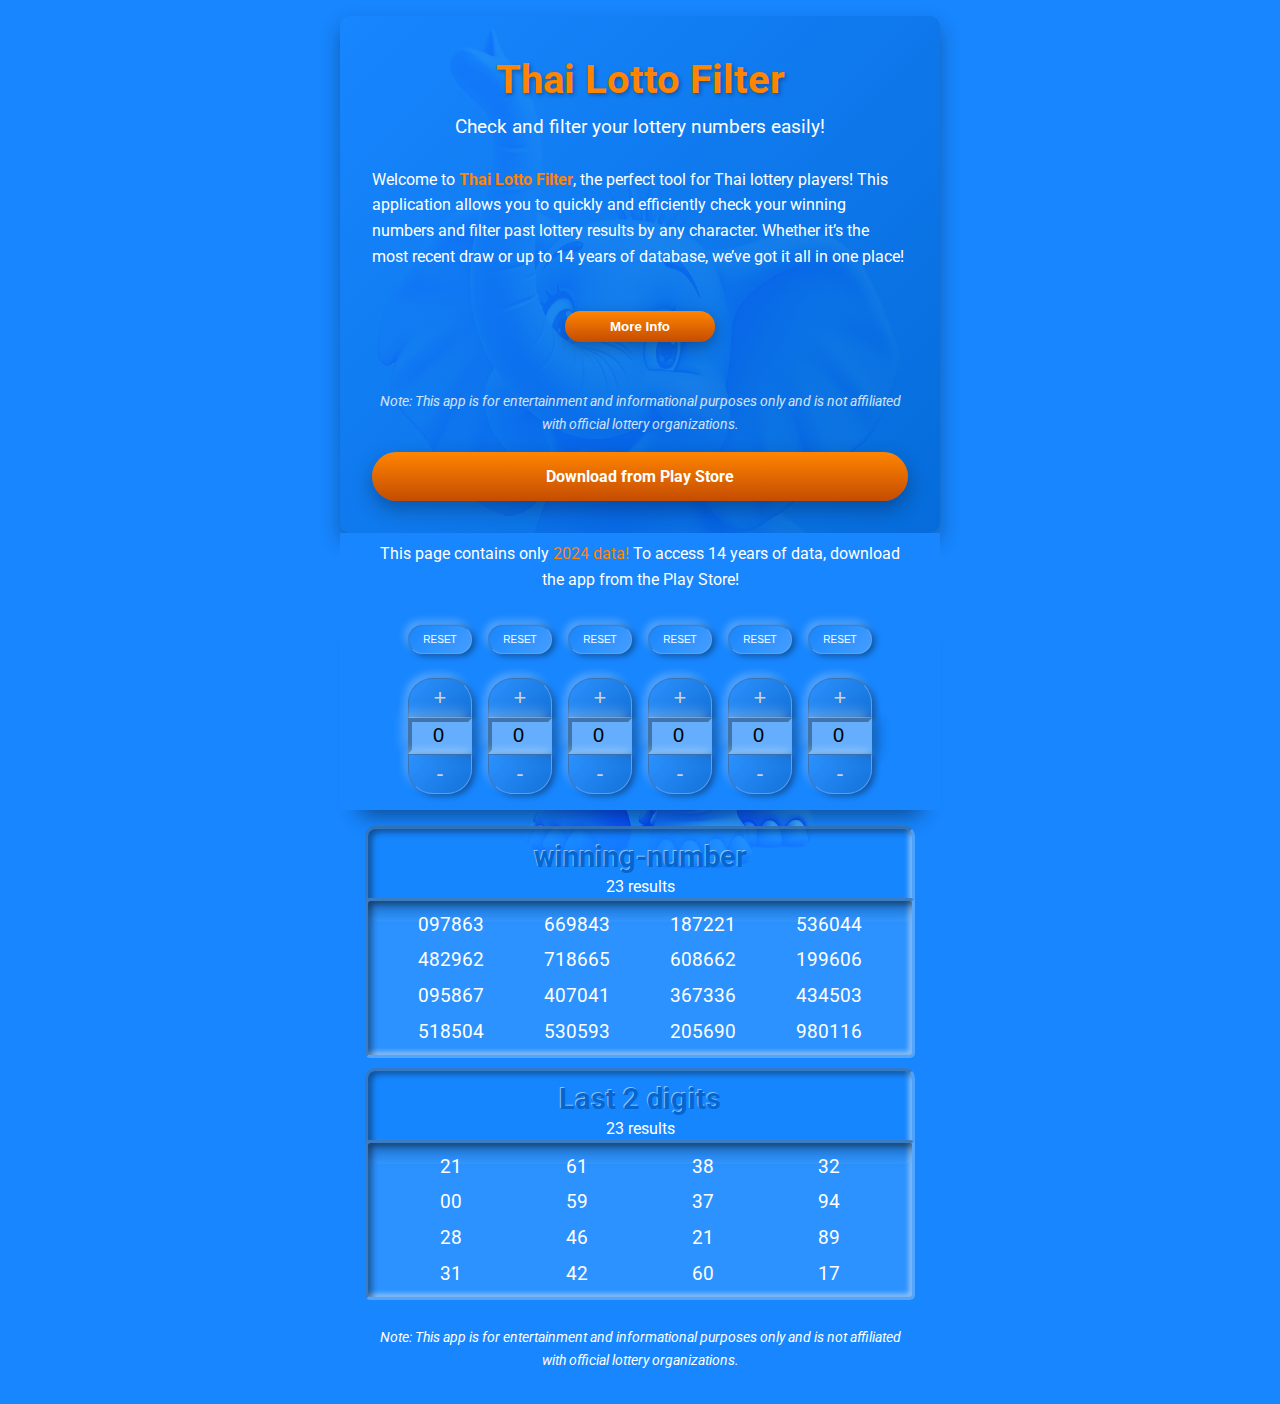
==== index.html @ 63cdd6a2 "ready" ====
<!DOCTYPE html>
<html lang="en">

<head>
  <meta charset="UTF-8">
  <meta name="viewport" content="width=device-width, initial-scale=1.0">
  <title>Thai Lotto Filter</title>
  <link rel="stylesheet" href="./assets/css/style.css">
  <link href="https://fonts.googleapis.com/css2?family=Roboto:wght@400;700&display=swap" rel="stylesheet">
</head>

<body class="bg-image">
  <div class="container">
    <!-- App Promo Section -->
    <section class="promo-section">
      <h1 class="promo-title">Thai Lotto Filter</h1>
      <p class="promo-subtitle">Check and filter your lottery numbers easily!</p>
      <div class="promo-content">
        <div class="promo collapsed">
          <p>Welcome to <strong>Thai Lotto Filter</strong>, the perfect tool for Thai lottery players! This
            application allows you to quickly and efficiently check your winning numbers and filter past lottery
            results by any character. Whether it’s the most recent draw or up to 14 years of database, we’ve got it all in one place!</p>

          <h2>Main Features</h2>
          <ul>
            <li><strong>Flexible filtering:</strong> Filter lottery numbers by any character! Whether you’re looking for the first, last, or any middle position (1-6 characters), the app will find the matching numbers from the 6-digit jackpot to 2 and 3-digit winnings.</li>
            <li><strong>Comprehensive database:</strong> Browse Thai lottery results, including the jackpot (6,000,000 ฿), surrounding numbers (100,000 ฿), lucky winnings of 5, 10, 50, and 100, as well as 2 and 3-digit numbers (2000-4000 ฿).</li>
            <li><strong>Intuitive interface:</strong> Use the "+" and "-" buttons to adjust filter values, or reset them with a single touch. Filters update results in real-time!</li>
            <li><strong>Thai date format:</strong> Draw dates appear in the traditional Thai format (e.g., "16 ตุลาคม 2567") for an even more authentic experience.</li>
            <li><strong>Responsive design:</strong> Enjoy smooth Parallax scrolling and modern, gradient-based buttons that make the app visually standout.</li>
          </ul>

          <h2>What can you use it for?</h2>
          <ul>
            <li>Check if you won the most recent draw.</li>
            <li>Explore past winning numbers and find your favorite combinations.</li>
            <li>Filter numbers based on your own strategies – for example, search for all numbers ending in "5" or starting with "123".</li>
          </ul>

          <h2>Why choose Thai Lotto Filter?</h2>
          <p>Thai Lotto Filter is unique because it doesn’t just show the latest results; it offers a comprehensive
            database where you can filter by any character. From the 6-digit jackpot to 2-digit winnings, we cover
            everything, so you’re always up to date. The app also works offline with local data when there's no internet
            connection and optimizes performance with caching.</p>

          <h2>How does it work?</h2>
          <ol>
            <li><strong>Select the filter position:</strong> Use the 6 inputs to set the number positions.</li>
            <li><strong>Set the values:</strong> Use the "+" and "-" buttons to select the desired digits (0-9).</li>
            <li><strong>Filter the results:</strong> The app immediately displays the results from the entire database.</li>
            <li><strong>Check your winnings:</strong> See if you've won in various Thai lottery categories!</li>
          </ol>

          <h2>Data Source</h2>
          <p>The app operates based on official Thai lottery results and is regularly updated with the latest draws (e.g., "2024-10-16" – 482962 as the jackpot). Numbers are available in 6, 3, and 2 character formats, covering all prize categories.</p>

          <h2>Install Now!</h2>
          <p>Download <strong>Thai Lotto Filter</strong> and start exploring the lottery numbers today! Be the next lucky winner – filter your lucky numbers easily and quickly!</p>
        </div>
        <div>
          <button class="more-info-btn" onclick="togglePromoContent()">More Info</button>
          <p class="disclaimer"><em>Note: This app is for entertainment and informational purposes only and is not affiliated with official lottery organizations.</em></p>
          <a href="https://play.google.com/store/apps/details?id=com.lebryere.ThaiLottoFilter" class="download-btn">Download from Play Store</a>
        </div>
      </div>
    </section>

    <!-- Filter Section -->
    <div class="bg-image">
      <div class="btn-section promo-notice">
        <p class="result-count">This page contains only <span>2024 data!</span> To access 14 years of data, download the app from the Play Store!</p>
      </div>
      <div class="btn-section">
        <div class="buttons">
          <button active="false" id="reset-btn-0">RESET</button>
          <button id="increase-btn-0" data-index="0">+</button>
          <input type="number" data-index="0" id="sixth-last-filter-value" value="0" readonly>
          <button id="decrease-btn-0" data-index="0">-</button>
        </div>
        <div class="buttons">
          <button active="false" id="reset-btn-1">RESET</button>
          <button id="increase-btn-1" data-index="1">+</button>
          <input type="number" data-index="1" id="fifth-last-filter-value" value="0" readonly>
          <button id="decrease-btn-1" data-index="1">-</button>
        </div>
        <div class="buttons">
          <button active="false" id="reset-btn-2">RESET</button>
          <button id="increase-btn-2" data-index="2">+</button>
          <input type="number" data-index="2" id="fourth-last-filter-value" value="0" readonly>
          <button id="decrease-btn-2" data-index="2">-</button>
        </div>
        <div class="buttons">
          <button active="false" id="reset-btn-3">RESET</button>
          <button id="increase-btn-3" data-index="3">+</button>
          <input type="number" data-index="3" id="third-last-filter-value" value="0" readonly>
          <button id="decrease-btn-3" data-index="3">-</button>
        </div>
        <div class="buttons">
          <button active="false" id="reset-btn-4">RESET</button>
          <button id="increase-btn-4" data-index="4">+</button>
          <input type="number" data-index="4" id="second-last-filter-value" value="0" readonly>
          <button id="decrease-btn-4" data-index="4">-</button>
        </div>
        <div class="buttons">
          <button active="false" id="last-reset-btn-5">RESET</button>
          <button id="increase-btn-5" data-index="5">+</button>
          <input type="number" data-index="5" id="filter-value" value="0" readonly>
          <button id="decrease-btn-5" data-index="5">-</button>
        </div>
      </div>
    </div>

    <!-- Data Section -->
    <div class="data-section" id="data-container">
      <div class="dataHeader item-1">
        <h4 class="jsonDataName">winning-number</h4>
        <p class="result-count" id="result-count-jsonData0"></p>
      </div>
      <div id="file-data-container-0" class="file-data-container content visible item-1">
        <div class="data-container file-data">
          <ul id="jsonData0"></ul>
        </div>
      </div>
      <div class="dataHeader item-2">
        <h4 class="jsonDataName">Last 2 digits</h4>
        <p class="result-count" id="result-count-jsonData8"></p>
      </div>
      <div id="file-data-container-1" class="file-data-container content visible item-2">
        <div class="data-container file-data">
          <ul id="jsonData8"></ul>
        </div>
      </div>
    </div>
    <div class="footer">
      <p class="disclaimer"><em>Note: This app is for entertainment and informational purposes only and is not affiliated with official lottery organizations.</em></p>
    </div>
  </div>


  <!-- Scripts -->
  <script src="assets/js/array.js"></script>
  <script>
    // Promo szekció kinyitása/összecsukása
    function togglePromoContent() {
      const section = document.querySelector('.promo-section');
      const content = document.querySelector('.promo');
      const button = document.querySelector('.more-info-btn');
      if (content.classList.contains('collapsed')) {
        content.classList.remove('collapsed');
        content.classList.add('expanded');
        button.textContent = 'Less Info';
      } else {
        content.classList.remove('expanded');
        content.classList.add('collapsed');
        content.scrollTop = 0;
        button.textContent = 'More Info';
      }
    }

    function randomPosition(min, max) {
      return Math.floor(Math.random() * (max - min + 5)) + min;
    }
    function setRandom50PercentPosition() {
      const x = randomPosition(-33, 33);
      const y = randomPosition(-25, 10);
      const styleSheet = document.styleSheets[0];
      const keyframesIndex = [...styleSheet.cssRules].findIndex(rule => rule.name === "elephant");
      if (keyframesIndex > -1) {
        styleSheet.deleteRule(keyframesIndex);
      }
      const keyframes = `
        @-webkit-keyframes elephant {
          0% { background-position: 50% 10%; }
          50% { background-position: calc(50% + ${x}vw) calc(25% + ${y}vh); }
          100% { background-position: 50% 10%; }
        }
      `;
      styleSheet.insertRule(keyframes, styleSheet.cssRules.length);
    }
    const div = document.querySelector('.bg-image');
    div.addEventListener('animationiteration', setRandom50PercentPosition);
    setRandom50PercentPosition();
  </script>
</body>

</html>
---- assets/css/style.css ----
@charset "UTF-8";

::selection {
    background-color: #ff8500;
    color: #fff;
}

/* Scrollbar styles */
::-webkit-scrollbar {
    width: 10px;
}

::-webkit-scrollbar-track {
    background: #0063ce;
}

::-webkit-scrollbar-thumb {
    background: linear-gradient(90deg, rgba(1, 86, 177, 0.91) 0%, rgba(0, 123, 255, 0.91) 50%, rgba(1, 86, 177, 0.91) 100%);
    border: 1px double rgba(1, 47, 95, 0.91);
    border-radius: 10px;
    opacity: 0.5;
}

::-webkit-scrollbar-thumb:hover {
    background: linear-gradient(90deg, rgba(1, 86, 177, 0.91) 0%, rgba(0, 106, 219, 0.91) 50%, rgba(1, 86, 177, 0.91) 100%);
    outline: 1px solid rgba(62, 150, 245, 0.91);
}

.data-container::-webkit-scrollbar-track {
    background: transparent;
}

.data-container::-webkit-scrollbar-thumb {
    background: linear-gradient(90deg, rgba(1, 86, 177, 0.91) 0%, rgba(26, 133, 247, 0.91) 50%, rgba(1, 86, 177, 0.91) 100%);
}

/* Base styles */
* {
    margin: 0;
    padding: 0;
    box-sizing: border-box;
}

body {
    background: #1786ff;
    font-family: 'Roboto', Arial, sans-serif;
    line-height: 1.6;
    background-image: url("./assets/img/elephant.png");
}

.bg-image {
    background: #1786ff;
    background-image: url(../img/elephant.png);
    background-size: contain;
    background-position: 50% 20%;
    background-repeat: no-repeat;
    background-attachment: fixed;
    background-blend-mode: soft-light;
    animation: elephant 20s ease-in-out infinite;
}

.container {
    width: 600px;
    display: flex;
    flex-direction: column;
    align-items: center;
    margin: auto;
}

/* Promo Section */
.promo-section {
    width: 100%;
    max-width: 600px;
    background: linear-gradient(135deg, rgba(23, 134, 255, 0.75), rgba(0, 99, 206, 0.75));
    border-radius: 10px;
    padding: 2rem;
    margin-top: 1rem;
    color: white;
    box-shadow: 0 10px 20px rgba(0, 0, 0, 0.3);
    overflow: hidden;
}

.promo-title {
    font-size: 2.5rem;
    color: #ff8500;
    text-align: center;
    text-shadow: 2px 2px 4px rgba(0, 0, 0, 0.3);
}

.promo-subtitle {
    font-size: 1.2rem;
    text-align: center;
    margin-bottom: 1.5rem;
}

.promo-content {
    font-size: 1rem;
}

.promo.collapsed {
    max-height: 8rem;
    overflow: hidden;
    scroll-behavior: smooth;
    transition: max-height 1s ease-in-out;
}

.promo.expanded{
    max-height: 20rem;
    overflow: scroll;
    scroll-behavior: smooth;
    transition: max-height 1s ease-in-out;
}

.promo-content h2 {
    font-size: 1.5rem;
    color: #ff8500;
    margin-top: 1.5rem;
    margin-bottom: 0.5rem;
}

.promo-content ul,
.promo-content ol {
    margin-left: 1.5rem;
    margin-bottom: 1rem;
}

.promo-content li {
    margin-bottom: 0.5rem;
}

.promo-content strong {
    color: #ff8500;
}

.more-info-btn {
    display: block;
    width: 150px;
    padding: 0.5rem;
    background: linear-gradient(180deg, #ff8500, #c44c02);
    color: white;
    text-align: center;
    border: none;
    border-radius: 20px;
    font-weight: bold;
    margin: 1rem auto 3rem;
    cursor: pointer;
    box-shadow: 0 5px 15px rgba(0, 0, 0, 0.3);
    transition: transform 0.3s ease, box-shadow 0.3s ease;
}

.download-btn {
    display: block;
    padding: 0.75rem 1.5rem;
    background: linear-gradient(180deg, #ff8500, #c44c02);
    color: white;
    text-decoration: none;
    border-radius: 25px;
    font-weight: bold;
    text-align: center;
    margin-top: 1rem;
    box-shadow: 0 8px 20px rgba(0, 0, 0, 0.3);
    transition: transform 0.5s ease, box-shadow 0.3s ease;
}

.download-btn:hover,
.more-info-btn:hover {
    transform: translateY(3px);
    box-shadow: 0 5px 15px rgba(0, 0, 0, 0.5);
}

.disclaimer {
    font-size: 0.9rem;
    opacity: 0.8;
    margin-top: 1rem;
    text-align: center;
}
.footer p.disclaimer {
    opacity: 1;
    color: white;
    padding: 0 2rem;
    margin-bottom: 2rem;
}

/* Button Section */
.btn-section {
    position: relative;
    display: flex;
    justify-content: center;
    gap: 1rem;
    top: 0;
    width: 600px;
    background: #1786ff;
    box-shadow: rgba(0, 0, 0, 0.45) 0px 25px 20px -20px;
    z-index: 99;
}

.btn-section.promo-notice {
    position: relative;
    top: 0;
    width: 100%;
    text-align: center;
    padding: 0.5rem 2rem 0;
    margin: 0rem 0 0rem;
    color: white;
}
.btn-section.promo-notice span{
    color: #ff8500;
}

.btn-section .promo-notice .result-count {
    color: #ff8500;
    font-weight: bold;
    margin-bottom: 2rem;
}

.btn-section .promo-notice span {
    color: white;
}

.btn-section .buttons {
    display: flex;
    flex-direction: column;
    justify-content: center;
    align-items: center;
    margin: 2rem 0 1rem;
}

.btn-section button {
    padding: 5px 10px;
    color: #fff;
    width: 4rem;
    transition: all 0.3s ease;
    border: inset 1px rgba(100, 174, 253, 0.7);
    box-shadow: 3px 2px 6px 0 rgba(0, 0, 0, 0.4), -3px -4px 8px 0 rgba(255, 255, 255, 0.3);
    background: linear-gradient(-45deg, #1786ff, rgba(255, 255, 255, 0.2));
    transition: box-shadow 0.3s ease;
}

.btn-section button:hover {
    box-shadow: 3px 2px 4px 0 rgba(0, 0, 0, 0.5), -3px -4px 6px 0 rgba(255, 255, 255, 0.4);
    background: linear-gradient(-45deg, #1786ff, rgba(255, 255, 255, 0.2));
}

.btn-section button:active {
    box-shadow: 2px 1px 5px 0 rgba(0, 0, 0, 0.4), -1px -1px 5px 0 rgba(255, 255, 255, 0.3);
}

.btn-section [id*=reset-btn] {
    font-size: 10px;
    border-radius: 50vh;
    padding: 8px 0;
    margin-block-end: 1.5rem;
    background: linear-gradient(135deg, #1786ff, rgba(255, 255, 255, 0.2));
}

.btn-section [id*=increase-btn] {
    height: 2.5rem;
    font-size: 22px;
    color: rgb(209, 209, 209);
    border-radius: 25px 25px 0 0;
    background: linear-gradient(135deg, rgba(46, 147, 255, 0.91), rgba(0, 0, 0, 0.15));
}

.btn-section input {
    text-align: center;
    width: 4rem;
    height: 36px;
    margin: 0;
    padding: 0;
    background-color: #64aefd;
    outline: none;
    box-sizing: border-box;
    font-size: 20px;
    border: inset 4px #64aefd;
    box-shadow: 6px 2px 12px 0 rgba(0, 0, 0, 0.3), -5px -6px 12px 0 rgba(255, 255, 255, 0.3);
}

.btn-section input[type=number] {
    padding: 0 0 0 12px;
}

.btn-section [id*=decrease-btn] {
    height: 2.5rem;
    font-size: 22px;
    color: rgb(209, 209, 209);
    border-radius: 0 0 25px 25px;
    background: linear-gradient(135deg, rgba(46, 147, 255, 0.91), rgba(0, 0, 0, 0.15));
}

/* Data Section */
.data-section {
    margin-block-start: 1rem;
    width: 100%;
    max-width: 550px;
    display: grid;
    grid-template-columns: repeat(4, 1fr);
    gap: 0px 1rem;
    grid-auto-flow: column dense;
    justify-content: center;
    grid-template-areas: "item-1 item-1 item-1 item-1" "item-2 item-2 item-2 item-2";
}

.data-section .item-1 {
    grid-area: item-1;
}

.data-section .item-2 {
    grid-area: item-2;
}

.data-section .dataHeader {
    position: relative;
    height: 6rem;
    background-color: rgba(23, 134, 255, 0.8);
    padding: 5px 10px;
    font-size: 16px;
    border: inset 3px rgba(100, 174, 253, 0.7);
    border-bottom: none;
    border-radius: 10px;
    color: white;
    text-align: center;
    box-shadow: inset 4px 3px 6px 0 rgba(0, 0, 0, 0.4), inset -3px -3px 5px 0 rgba(255, 255, 255, 0.5);
}

.data-section .dataHeader .jsonDataName {
    width: -webkit-fill-available;
    font-size: 1.8rem;
    color: #0566ce;
    text-shadow: -1px -1px rgba(255, 255, 255, 0.5);
}

.data-section .dataHeader .result-count {
    margin-block-start: -6px;
}

.data-section .file-data-container {
    margin: 4.5rem 0 20px;
}

.data-section .file-data-container .data-container {
    position: relative;
    width: inherit;
    overflow-y: auto;
    padding-block-start: 4px;
    background-color: rgba(46, 147, 255, 0.91);
    color: #ffffff;
    font-size: 1.2rem;
    border-radius: 5px;
    text-align: center;
    border: inset 3px rgba(100, 174, 253, 0.7);
    box-shadow: inset -2px 20px 16px -12px rgba(0, 0, 0, 0.3), inset 4px 3px 6px 0 rgba(0, 0, 0, 0.4), inset -3px -3px 5px 0 rgba(255, 255, 255, 0.5);
}

.data-section .file-data-container .data-container [id*=jsonData] {
    position: relative;
    list-style-type: none;
    padding: 5px 20px 0;
    width: 100%;
    max-height: 150px;
}

.data-section .file-data-container .data-container [id*=jsonData] li {
    display: block;
    margin-bottom: 5px;
    overflow: hidden;
    text-align: center;
}

.data-section .file-data-container .data-container #jsonData8 {
    display: grid;
    grid-template-columns: repeat(4, minmax(20px, 1fr));
    justify-items: center;
}

.data-section .file-data-container .data-container #jsonData0 {
    display: grid;
    grid-template-columns: repeat(auto-fill, minmax(120px, 1fr));
    justify-items: center;
}

/* Media Queries */
@media (orientation: portrait) {
    .container {
        width: 96vw;
    }

    .promo-section {
        max-width: 100%;
    }

    .btn-section {
        width: 400px;
        gap: 0.5rem;
        padding-block-start: 1rem;
    }

    .btn-section .buttons button,
    .btn-section .buttons input {
        width: 12vw;
        max-width: 60px;
    }

    .btn-section .buttons input {
        padding-block: 0px;
        padding-inline: 0px;
    }

    .btn-section .buttons [id*=increase-btn],
    .btn-section .buttons [id*=decrease-btn] {
        height: 2rem;
    }

    .btn-section .buttons [id*=reset-btn] {
        margin-block-end: 1rem !important;
    }

    .data-section {
        width: 93vw;
        max-width: 400px;
        display: grid;
        grid-template-columns: 1fr;
        grid-template-areas: "item-1" "item-2";
    }
}

@media (max-height: 500px) and (orientation: landscape) {
    .btn-section {
        padding-block-start: 0.5rem;
    }

    .btn-section input {
        height: 30px;
    }
}

.hidden {
    max-height: 0;
    overflow: hidden;
    transition: max-height 0.5s ease-in;
}

.visible {
    max-height: 150px !important;
    transition: max-height 0.5s ease-in;
}

.highlight {
    color: rgb(255, 153, 0);
    font-size: 20px;
    font-weight: bold;
}

.active {
    color: white;
    font-weight: bold;
    background-color: #ff8500 !important;
}
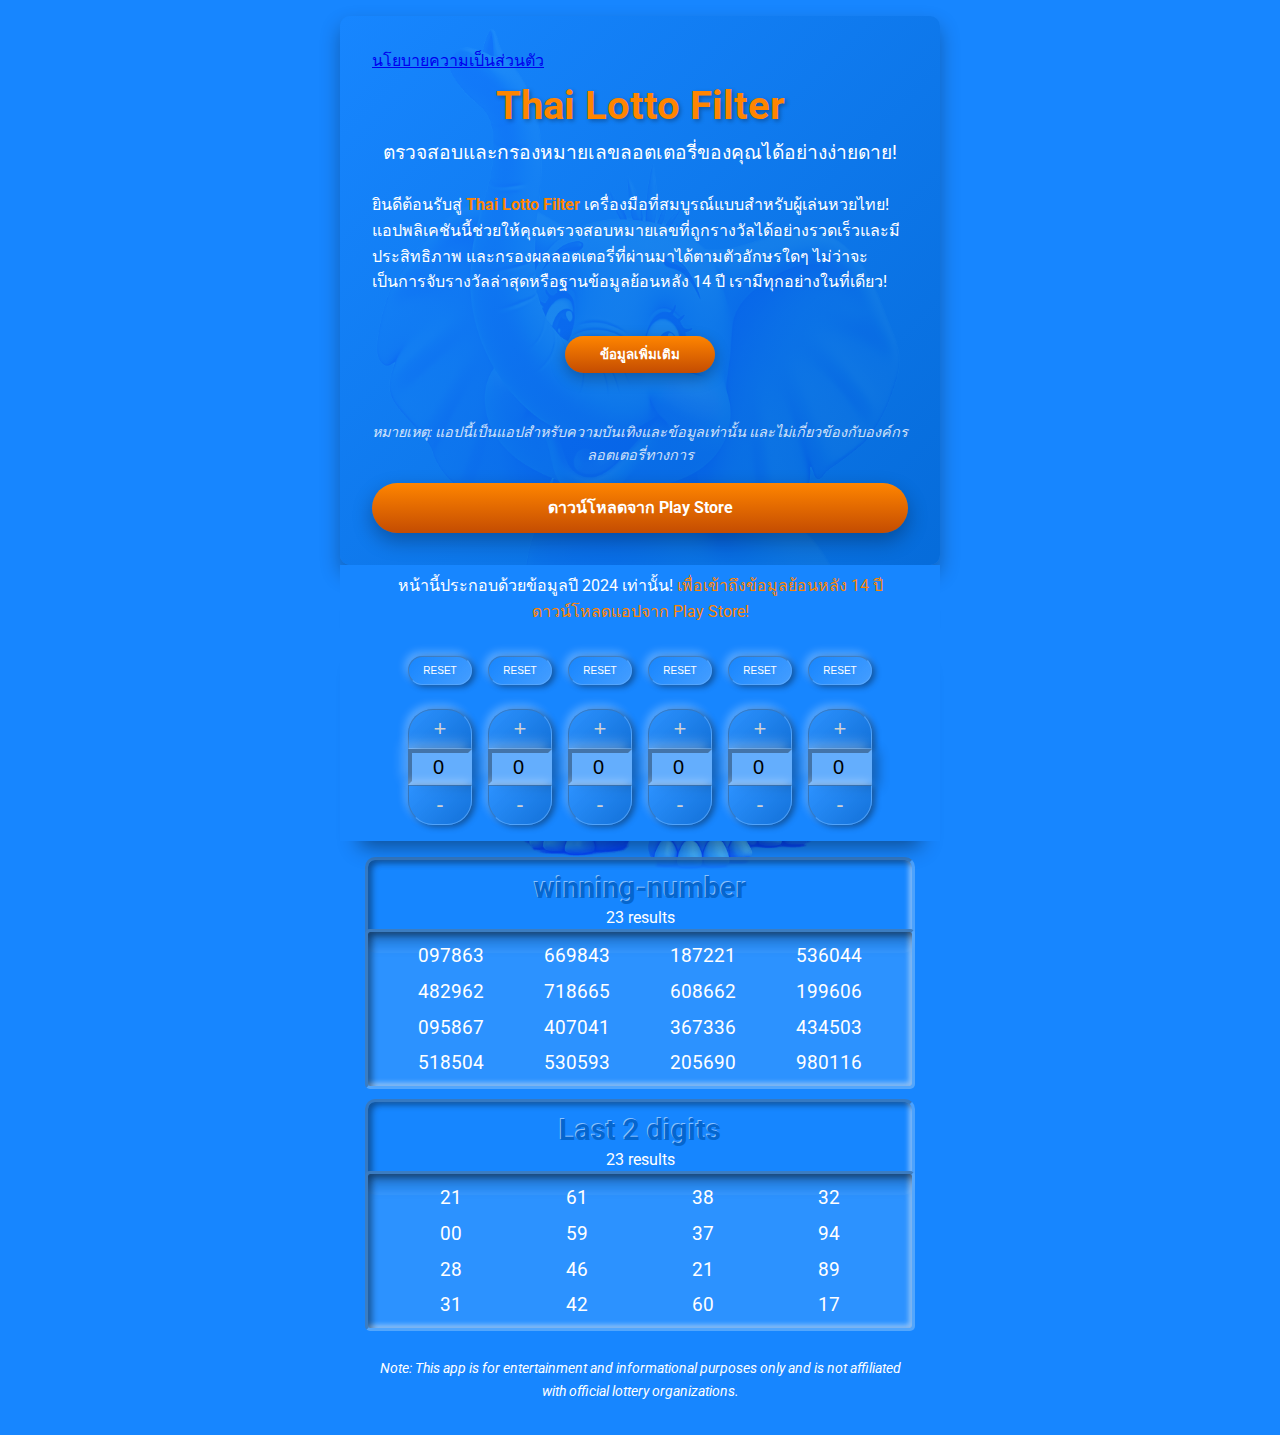
==== commit 922fc64c: "Update index.html" ====
--- a/index.html
+++ b/index.html
@@ -13,62 +13,82 @@
   <div class="container">
     <!-- App Promo Section -->
     <section class="promo-section">
+      <div class="top-bar-policy">
+        <a href="privacy-policy.html" class="privacy-btn">นโยบายความเป็นส่วนตัว</a>
+      </div>
       <h1 class="promo-title">Thai Lotto Filter</h1>
-      <p class="promo-subtitle">Check and filter your lottery numbers easily!</p>
+      <p class="promo-subtitle">ตรวจสอบและกรองหมายเลขลอตเตอรี่ของคุณได้อย่างง่ายดาย!</p>
       <div class="promo-content">
         <div class="promo collapsed">
-          <p>Welcome to <strong>Thai Lotto Filter</strong>, the perfect tool for Thai lottery players! This
-            application allows you to quickly and efficiently check your winning numbers and filter past lottery
-            results by any character. Whether it’s the most recent draw or up to 14 years of database, we’ve got it all in one place!</p>
-
-          <h2>Main Features</h2>
+          <p>ยินดีต้อนรับสู่ <strong>Thai Lotto Filter</strong> เครื่องมือที่สมบูรณ์แบบสำหรับผู้เล่นหวยไทย!
+            แอปพลิเคชันนี้ช่วยให้คุณตรวจสอบหมายเลขที่ถูกรางวัลได้อย่างรวดเร็วและมีประสิทธิภาพ
+            และกรองผลลอตเตอรี่ที่ผ่านมาได้ตามตัวอักษรใดๆ ไม่ว่าจะเป็นการจับรางวัลล่าสุดหรือฐานข้อมูลย้อนหลัง 14 ปี
+            เรามีทุกอย่างในที่เดียว!</p>
+
+          <h2>คุณสมบัติหลัก</h2>
           <ul>
-            <li><strong>Flexible filtering:</strong> Filter lottery numbers by any character! Whether you’re looking for the first, last, or any middle position (1-6 characters), the app will find the matching numbers from the 6-digit jackpot to 2 and 3-digit winnings.</li>
-            <li><strong>Comprehensive database:</strong> Browse Thai lottery results, including the jackpot (6,000,000 ฿), surrounding numbers (100,000 ฿), lucky winnings of 5, 10, 50, and 100, as well as 2 and 3-digit numbers (2000-4000 ฿).</li>
-            <li><strong>Intuitive interface:</strong> Use the "+" and "-" buttons to adjust filter values, or reset them with a single touch. Filters update results in real-time!</li>
-            <li><strong>Thai date format:</strong> Draw dates appear in the traditional Thai format (e.g., "16 ตุลาคม 2567") for an even more authentic experience.</li>
-            <li><strong>Responsive design:</strong> Enjoy smooth Parallax scrolling and modern, gradient-based buttons that make the app visually standout.</li>
+            <li><strong>การกรองที่ยืดหยุ่น:</strong> กรองหมายเลขลอตเตอรี่ได้ตามตัวอักษรใดๆ!
+              ไม่ว่าคุณจะมองหาหมายเลขตัวแรก ตัวสุดท้าย หรือเลขใดๆ ในตำแหน่งกลาง (1-6 ตัวอักษร)
+              แอปจะหาหมายเลขที่ตรงกับจากรางวัลแจ็คพอต 6 หลักไปจนถึงรางวัล 2 และ 3 หลัก</li>
+            <li><strong>ฐานข้อมูลที่ครอบคลุม:</strong> ท่องผลลอตเตอรี่ไทย รวมถึงแจ็คพอต (6,000,000 ฿),
+              หมายเลขที่อยู่ใกล้ (100,000 ฿), รางวัลโชคดี 5, 10, 50 และ 100, รวมถึงหมายเลข 2 และ 3 หลัก (2000-4000 ฿)
+            </li>
+            <li><strong>อินเทอร์เฟซที่ใช้งานง่าย:</strong> ใช้ปุ่ม "+" และ "-" เพื่อปรับค่ากรอง
+              หรือรีเซ็ตค่าทั้งหมดด้วยการแตะเพียงครั้งเดียว การกรองจะแสดงผลลัพธ์แบบเรียลไทม์!</li>
+            <li><strong>รูปแบบวันที่ไทย:</strong> วันที่จับสลากจะแสดงในรูปแบบวันที่ไทยแบบดั้งเดิม (เช่น "16 ตุลาคม
+              2567") เพื่อประสบการณ์ที่สมจริงยิ่งขึ้น</li>
+            <li><strong>การออกแบบที่ตอบสนอง:</strong> เพลิดเพลินไปกับการเลื่อนแบบ Parallax
+              ที่ราบรื่นและปุ่มที่มีการไล่สีที่ทันสมัย ทำให้แอปโดดเด่นในด้านภาพ</li>
           </ul>
 
-          <h2>What can you use it for?</h2>
+          <h2>คุณสามารถใช้มันทำอะไรได้บ้าง?</h2>
           <ul>
-            <li>Check if you won the most recent draw.</li>
-            <li>Explore past winning numbers and find your favorite combinations.</li>
-            <li>Filter numbers based on your own strategies – for example, search for all numbers ending in "5" or starting with "123".</li>
+            <li>ตรวจสอบว่าคุณถูกรางวัลในการจับสลากครั้งล่าสุดหรือไม่</li>
+            <li>สำรวจหมายเลขที่ถูกรางวัลในอดีตและค้นหาชุดตัวเลขที่คุณชื่นชอบ</li>
+            <li>กรองหมายเลขตามกลยุทธ์ของคุณเอง – เช่น ค้นหาหมายเลขที่ลงท้ายด้วย "5" หรือเริ่มต้นด้วย "123"</li>
           </ul>
 
-          <h2>Why choose Thai Lotto Filter?</h2>
-          <p>Thai Lotto Filter is unique because it doesn’t just show the latest results; it offers a comprehensive
-            database where you can filter by any character. From the 6-digit jackpot to 2-digit winnings, we cover
-            everything, so you’re always up to date. The app also works offline with local data when there's no internet
-            connection and optimizes performance with caching.</p>
-
-          <h2>How does it work?</h2>
+          <h2>ทำไมต้องเลือก Thai Lotto Filter?</h2>
+          <p>Thai Lotto Filter เป็นแอปที่ไม่เหมือนใคร เพราะไม่เพียงแค่แสดงผลลัพธ์ล่าสุดเท่านั้น
+            แต่ยังมีฐานข้อมูลที่ครบถ้วนที่คุณสามารถกรองได้ตามตัวอักษรทุกตัว จากแจ็คพอต 6 หลักไปจนถึงรางวัล 2 หลัก
+            เราครอบคลุมทุกสิ่งทุกอย่าง เพื่อให้คุณได้ข้อมูลล่าสุด
+            แอปยังทำงานแบบออฟไลน์ด้วยข้อมูลที่เก็บไว้ในเครื่องเมื่อไม่มีการเชื่อมต่ออินเทอร์เน็ตและเพิ่มประสิทธิภาพด้วยการแคช
+            ขณะเดียวกันก็ไม่เก็บข้อมูลส่วนบุคคลหรือข้อมูลผู้ใช้ใดๆ ทำให้ความเป็นส่วนตัวของคุณได้รับการปกป้องอย่างเต็มที่
+          </p>
+
+          <h2>มันทำงานอย่างไร?</h2>
           <ol>
-            <li><strong>Select the filter position:</strong> Use the 6 inputs to set the number positions.</li>
-            <li><strong>Set the values:</strong> Use the "+" and "-" buttons to select the desired digits (0-9).</li>
-            <li><strong>Filter the results:</strong> The app immediately displays the results from the entire database.</li>
-            <li><strong>Check your winnings:</strong> See if you've won in various Thai lottery categories!</li>
+            <li><strong>เลือกตำแหน่งการกรอง:</strong> ใช้ 6 ช่องกรอกเพื่อกำหนดตำแหน่งหมายเลข</li>
+            <li><strong>ตั้งค่าค่า:</strong> ใช้ปุ่ม "+" และ "-" เพื่อเลือกตัวเลขที่ต้องการ (0-9)</li>
+            <li><strong>กรองผลลัพธ์:</strong> แอปจะแสดงผลลัพธ์จากฐานข้อมูลทั้งหมดทันที</li>
+            <li><strong>ตรวจสอบรางวัลของคุณ:</strong> ดูว่าคุณถูกรางวัลในหมวดหมู่ลอตเตอรี่ไทยต่างๆ หรือไม่!</li>
           </ol>
 
-          <h2>Data Source</h2>
-          <p>The app operates based on official Thai lottery results and is regularly updated with the latest draws (e.g., "2024-10-16" – 482962 as the jackpot). Numbers are available in 6, 3, and 2 character formats, covering all prize categories.</p>
-
-          <h2>Install Now!</h2>
-          <p>Download <strong>Thai Lotto Filter</strong> and start exploring the lottery numbers today! Be the next lucky winner – filter your lucky numbers easily and quickly!</p>
+          <h2>แหล่งข้อมูล</h2>
+          <p>แอปทำงานโดยอิงตามผลลอตเตอรี่ไทยอย่างเป็นทางการและได้รับการอัปเดตอย่างสม่ำเสมอด้วยการจับรางวัลล่าสุด (เช่น
+            "2024-10-16" – 482962 เป็นรางวัลแจ็คพอต) หมายเลขมีทั้งในรูปแบบ 6, 3 และ 2 ตัวอักษร ครอบคลุมทุกหมวดรางวัล</p>
+
+          <h2>ติดตั้งตอนนี้!</h2>
+          <p>ดาวน์โหลด <strong>Thai Lotto Filter</strong> และเริ่มสำรวจหมายเลขลอตเตอรี่วันนี้เลย!
+            คุณอาจเป็นผู้ชนะโชคดีคนถัดไป – กรองหมายเลขโชคดีของคุณได้อย่างง่ายดายและรวดเร็ว!</p>
         </div>
         <div>
-          <button class="more-info-btn" onclick="togglePromoContent()">More Info</button>
-          <p class="disclaimer"><em>Note: This app is for entertainment and informational purposes only and is not affiliated with official lottery organizations.</em></p>
-          <a href="https://play.google.com/store/apps/details?id=com.lebryere.ThaiLottoFilter" class="download-btn">Download from Play Store</a>
+          <button class="more-info-btn" onclick="togglePromoContent()">ข้อมูลเพิ่มเติม</button>
+          <p class="disclaimer"><em>หมายเหตุ: แอปนี้เป็นแอปสำหรับความบันเทิงและข้อมูลเท่านั้น
+              และไม่เกี่ยวข้องกับองค์กรลอตเตอรี่ทางการ</em></p>
+          <a href="https://play.google.com/store/apps/details?id=com.lebryere.ThaiLottoFilter"
+            class="download-btn">ดาวน์โหลดจาก Play Store</a>
         </div>
       </div>
     </section>
+
 
     <!-- Filter Section -->
     <div class="bg-image">
       <div class="btn-section promo-notice">
-        <p class="result-count">This page contains only <span>2024 data!</span> To access 14 years of data, download the app from the Play Store!</p>
+        <p class="result-count">หน้านี้ประกอบด้วยข้อมูลปี 2024 เท่านั้น! <span>เพื่อเข้าถึงข้อมูลย้อนหลัง 14 ปี
+            ดาวน์โหลดแอปจาก Play Store!</span></p>
+
       </div>
       <div class="btn-section">
         <div class="buttons">
@@ -132,7 +152,8 @@
       </div>
     </div>
     <div class="footer">
-      <p class="disclaimer"><em>Note: This app is for entertainment and informational purposes only and is not affiliated with official lottery organizations.</em></p>
+      <p class="disclaimer"><em>Note: This app is for entertainment and informational purposes only and is not
+          affiliated with official lottery organizations.</em></p>
     </div>
   </div>
 
@@ -183,4 +204,4 @@
   </script>
 </body>
 
-</html>+</html>
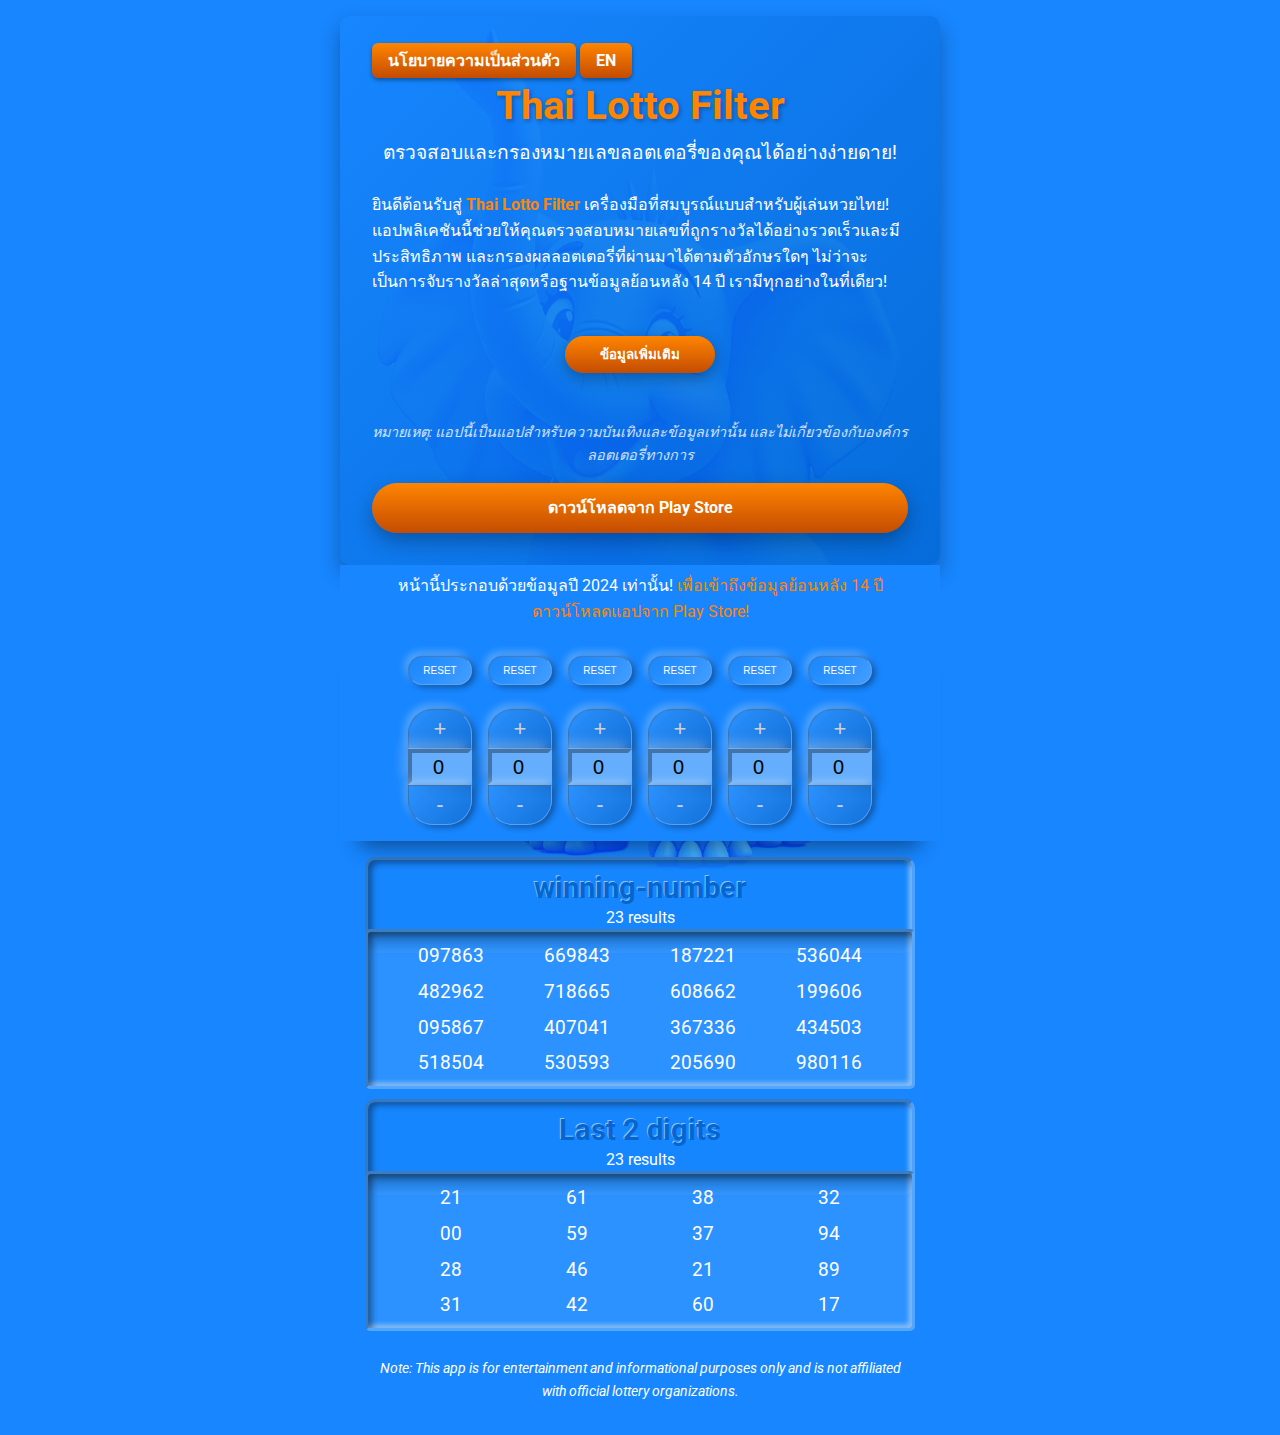
==== commit bfe0fab3: "Update index.html" ====
--- a/index.html
+++ b/index.html
@@ -15,6 +15,7 @@
     <section class="promo-section">
       <div class="top-bar-policy">
         <a href="privacy-policy.html" class="privacy-btn">นโยบายความเป็นส่วนตัว</a>
+        <a href="index_en.html" class="privacy-btn">EN</a>
       </div>
       <h1 class="promo-title">Thai Lotto Filter</h1>
       <p class="promo-subtitle">ตรวจสอบและกรองหมายเลขลอตเตอรี่ของคุณได้อย่างง่ายดาย!</p>
--- a/assets/css/style.css
+++ b/assets/css/style.css
@@ -87,6 +87,13 @@
     text-shadow: 2px 2px 4px rgba(0, 0, 0, 0.3);
 }
 
+h2.promo-title {
+    font-size: 1.4rem;
+    color: #ff8500;
+    text-align: left;
+    text-shadow: 2px 2px 4px rgba(0, 0, 0, 0.3);
+}
+
 .promo-subtitle {
     font-size: 1.2rem;
     text-align: center;
@@ -104,7 +111,7 @@
     transition: max-height 1s ease-in-out;
 }
 
-.promo.expanded{
+.promo.expanded {
     max-height: 20rem;
     overflow: scroll;
     scroll-behavior: smooth;
@@ -174,6 +181,7 @@
     margin-top: 1rem;
     text-align: center;
 }
+
 .footer p.disclaimer {
     opacity: 1;
     color: white;
@@ -203,7 +211,8 @@
     margin: 0rem 0 0rem;
     color: white;
 }
-.btn-section.promo-notice span{
+
+.btn-section.promo-notice span {
     color: #ff8500;
 }
 
@@ -454,4 +463,32 @@
     color: white;
     font-weight: bold;
     background-color: #ff8500 !important;
-}+}
+
+.top-bar {
+    width: 100%;
+    padding: 10px;
+    text-align: left;
+    margin: auto;
+    z-index: 1000;
+}
+
+.privacy-btn {
+
+    background: linear-gradient(180deg, #ff8500, #c44c02);
+    color: white;
+    padding: 8px 16px;
+    border: none;
+    text-decoration: none;
+    font-weight: bold;
+    font-family: 'Roboto', sans-serif;
+    border-radius: 6px;
+    box-shadow: 0 2px 4px rgba(0, 0, 0, 0.4);
+    transition: background 0.3s ease;
+}
+
+.privacy-btn:hover,
+.more-info-btn:hover,
+.download-btn:hover {
+    background: linear-gradient(180deg, #f57c00, #d32f2f);
+}
